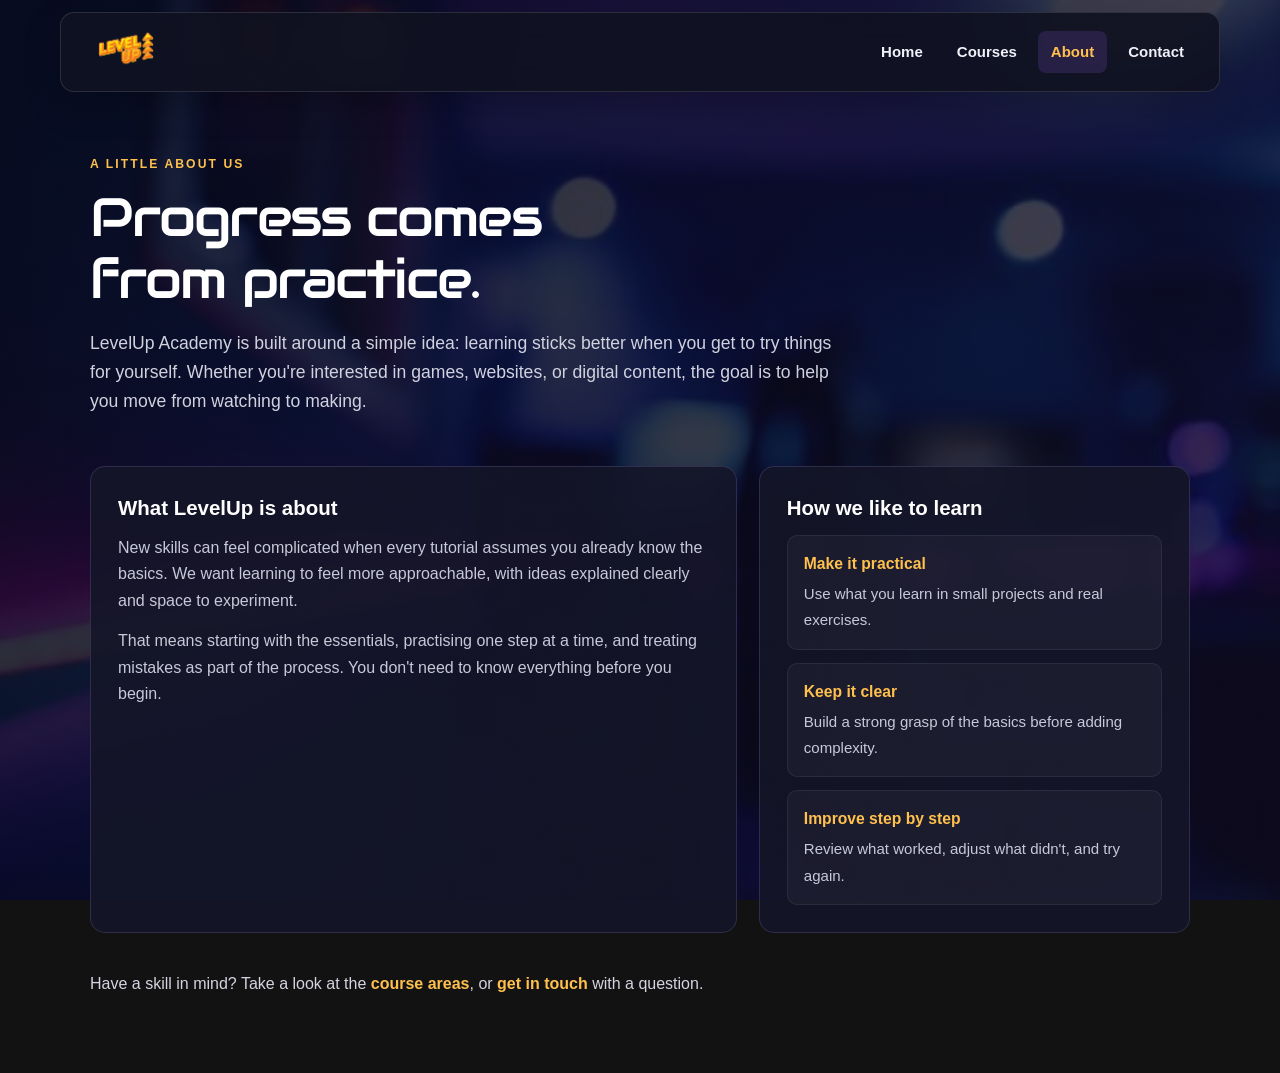
==== about.html @ 01320285 "addition to main css file added more content to main css file. also added content to about.html file" ====
<!DOCTYPE html>
<html lang="en">
<head>
    <meta charset="UTF-8">
    <meta name="viewport" content="width=device-width, initial-scale=1.0">
    <title>About | LevelUp Academy</title>
    <link rel="stylesheet" href="style.css">
    <script src="main.js"></script>
    <link rel="preconnect" href="https://fonts.googleapis.com">
    <link rel="preconnect" href="https://fonts.gstatic.com" crossorigin>
    <link href="https://fonts.googleapis.com/css2?family=Audiowide&display=swap" rel="stylesheet">
</head>
<body>
<nav class="navbar" aria-label="Main navigation">
    <a class="logo" href="index.html" aria-label="LevelUp Academy home">
        <img src="logo-removebg-preview (1).png" alt="LevelUp Academy">
    </a>
    <ul class="nav-links">
        <li><a href="index.html">Home</a></li>
        <li><a href="courses.html">Courses</a></li>
        <li><a class="active" href="about.html" aria-current="page">About</a></li>
        <li><a href="contact.html">Contact</a></li>
    </ul>
</nav>

<div id="content">
<style>
    * { box-sizing: border-box; }
    html { scroll-behavior: smooth; }
    body {
        margin: 0;
        min-height: 100vh;
        background-image: linear-gradient(115deg, rgba(7, 10, 25, .88), rgba(15, 12, 35, .76)), url("background.jpg");
        background-position: center;
        background-size: cover;
        background-attachment: fixed;
        color: #f5f5fa;
        font-family: "Segoe UI", Tahoma, Geneva, Verdana, sans-serif;
        line-height: 1.65;
    }
    .navbar, .navbar.enhanced-navbar {
        position: sticky;
        top: 12px;
        z-index: 20;
        display: flex;
        width: min(1160px, calc(100% - 32px));
        min-height: 78px;
        margin: 12px auto 0;
        padding: 8px 22px;
        align-items: center;
        justify-content: space-between;
        gap: 22px;
        background: rgba(16, 18, 34, .91) !important;
        border: 1px solid rgba(255,255,255,.12);
        border-radius: 14px;
        box-shadow: 0 12px 36px rgba(0,0,0,.22);
        backdrop-filter: blur(14px);
    }
    .navbar .logo { display: flex; align-items: center; margin: 0; flex: 0 0 auto; }
    .navbar .logo img { display: block; width: 88px; height: 62px; object-fit: contain; }
    .navbar .nav-links { display: flex; flex-wrap: wrap; align-items: center; justify-content: flex-end; gap: 8px; list-style: none; margin: 0; padding: 0; }
    .navbar .nav-links li { margin: 0; }
    .navbar .nav-links a { display: inline-block; padding: 9px 13px; border-radius: 8px; color: #f1f1fa !important; font-size: 15px; font-weight: 600; text-decoration: none; transition: background .18s ease, color .18s ease; }
    .navbar .nav-links a:hover, .navbar .nav-links a.active { color: #ffc04d !important; background: rgba(166, 99, 255, .15) !important; }
    .page-main { width: min(1100px, calc(100% - 36px)); margin: 58px auto 76px !important; padding: 0 !important; background: transparent !important; }
    .eyebrow { display: inline-block; margin: 0 0 12px; color: #ffc04d; font-size: .76rem; font-weight: 750; letter-spacing: .17em; text-transform: uppercase; }
    .page-title { max-width: 800px; margin: 0; color: #fff; font-family: Audiowide, "Segoe UI", sans-serif; font-size: clamp(2rem, 5vw, 3.35rem); font-weight: 400; line-height: 1.16; letter-spacing: -.035em; }
    .lead { max-width: 760px; margin: 19px 0 0; color: #d1d2df; font-size: 1.1rem; }
    .about-layout { display: grid; grid-template-columns: minmax(0, 1.2fr) minmax(260px, .8fr); gap: 22px; margin-top: 34px; align-items: stretch; }
    .about-panel { padding: 27px; background: rgba(20, 22, 41, .9) !important; border: 1px solid rgba(190,160,255,.17); border-radius: 15px; }
    .about-panel h2 { margin: 0 0 13px; color: #fff; font-size: 1.28rem; }
    .about-panel p { margin: 0 0 14px; color: #c8c9d8; }
    .about-panel p:last-child { margin-bottom: 0; }
    .principles { display: grid; gap: 13px; margin: 0; padding: 0; list-style: none; }
    .principles li { padding: 15px 16px; background: rgba(255,255,255,.035); border: 1px solid rgba(255,255,255,.07); border-radius: 10px; }
    .principles strong { display: block; margin-bottom: 4px; color: #ffc04d; font-size: .98rem; }
    .principles span { color: #c8c9d8; font-size: .94rem; }
    .closing-line { margin-top: 22px; color: #d5d5e1; }
    .closing-line a { color: #ffc04d !important; font-weight: 700; text-decoration: none; }
    .closing-line a:hover { text-decoration: underline; }
    @media (max-width: 680px) {
        .navbar, .navbar.enhanced-navbar { width: calc(100% - 20px); padding: 8px 12px; gap: 8px; }
        .navbar .logo img { width: 66px; height: 52px; }
        .navbar .nav-links { gap: 2px; }
        .navbar .nav-links a { padding: 8px; font-size: 13px; }
        .page-main { margin-top: 42px !important; }
        .about-layout { grid-template-columns: 1fr; }
        .about-panel { padding: 22px; }
    }
</style>
<main class="page-main">
    <p class="eyebrow">A little about us</p>
    <h1 class="page-title">Progress comes from practice.</h1>
    <p class="lead">LevelUp Academy is built around a simple idea: learning sticks better when you get to try things for yourself. Whether you're interested in games, websites, or digital content, the goal is to help you move from watching to making.</p>

    <div class="about-layout">
        <section class="about-panel">
            <h2>What LevelUp is about</h2>
            <p>New skills can feel complicated when every tutorial assumes you already know the basics. We want learning to feel more approachable, with ideas explained clearly and space to experiment.</p>
            <p>That means starting with the essentials, practising one step at a time, and treating mistakes as part of the process. You don't need to know everything before you begin.</p>
        </section>
        <section class="about-panel">
            <h2>How we like to learn</h2>
            <ul class="principles">
                <li><strong>Make it practical</strong><span>Use what you learn in small projects and real exercises.</span></li>
                <li><strong>Keep it clear</strong><span>Build a strong grasp of the basics before adding complexity.</span></li>
                <li><strong>Improve step by step</strong><span>Review what worked, adjust what didn't, and try again.</span></li>
            </ul>
        </section>
    </div>

    <p class="closing-line">Have a skill in mind? Take a look at the <a href="courses.html">course areas</a>, or <a href="contact.html">get in touch</a> with a question.</p>
</main>
</div>
</body>
</html>
---- style.css ----
@import url('https://fonts.googleapis.com/css2?family=Audiowide&display=swap');

/* LevelUp Academy — shared site styles */
:root {
    color-scheme: dark;
    --page-bg: #090b18;
    --panel-bg: rgba(20, 22, 41, 0.92);
    --panel-bg-soft: rgba(20, 22, 41, 0.74);
    --text-main: #f5f5fa;
    --text-muted: #c8c9d8;
    --text-soft: #aeb0c4;
    --purple: #a56aff;
    --purple-light: #bda0ff;
    --yellow: #ffc04d;
    --yellow-hover: #ffd071;
    --line: rgba(255, 255, 255, 0.12);
    --line-purple: rgba(190, 160, 255, 0.18);
    --content-width: 1100px;
}

*,
*::before,
*::after {
    box-sizing: border-box;
}

html {
    scroll-behavior: smooth;
}

body {
    min-height: 100vh;
    margin: 0;
    background-color: var(--page-bg);
    background-image:
        linear-gradient(115deg, rgba(7, 10, 25, 0.88), rgba(15, 12, 35, 0.76)),
        url("background.jpg");
    background-position: center;
    background-size: cover;
    background-attachment: fixed;
    color: var(--text-main);
    font-family: "Segoe UI", Tahoma, Geneva, Verdana, sans-serif;
    line-height: 1.65;
}

img {
    max-width: 100%;
}

a {
    color: var(--purple-light);
    text-underline-offset: 3px;
}

a:hover {
    color: var(--yellow-hover);
}

button,
input,
select,
textarea {
    font: inherit;
}

button,
a,
input,
select,
textarea {
    -webkit-tap-highlight-color: transparent;
}

:focus-visible {
    outline: 2px solid var(--yellow);
    outline-offset: 3px;
}

::selection {
    background: var(--purple);
    color: #100c1c;
}

/* Navigation shared by all pages */
.navbar,
.navbar.enhanced-navbar {
    position: sticky;
    top: 12px;
    z-index: 20;
    display: flex;
    width: min(1160px, calc(100% - 32px));
    min-height: 78px;
    margin: 12px auto 0;
    padding: 8px 22px;
    align-items: center;
    justify-content: space-between;
    gap: 22px;
    background: rgba(16, 18, 34, 0.93) !important;
    border: 1px solid var(--line);
    border-radius: 14px;
    box-shadow: 0 12px 36px rgba(0, 0, 0, 0.22);
    backdrop-filter: blur(14px);
    -webkit-backdrop-filter: blur(14px);
}

.navbar .logo {
    display: flex;
    flex: 0 0 auto;
    align-items: center;
    margin: 0;
    color: var(--text-main);
    text-decoration: none;
}

.navbar .logo img {
    display: block;
    width: 88px;
    height: 62px;
    object-fit: contain;
}

.navbar .nav-links {
    display: flex;
    flex-wrap: wrap;
    align-items: center;
    justify-content: flex-end;
    gap: 8px;
    margin: 0;
    padding: 0;
    list-style: none;
}

.navbar .nav-links li {
    margin: 0;
}

.navbar .nav-links a {
    display: inline-block;
    padding: 9px 13px;
    border-radius: 8px;
    color: var(--text-main) !important;
    font-size: 0.94rem;
    font-weight: 600;
    text-decoration: none;
    transition: background-color 160ms ease, color 160ms ease;
}

.navbar .nav-links a:hover,
.navbar .nav-links a.active {
    color: var(--yellow) !important;
    background: rgba(166, 99, 255, 0.15) !important;
}

/* Homepage */
body > h1 {
    width: min(1000px, calc(100% - 36px));
    margin: clamp(90px, 14vh, 150px) auto 18px;
    color: #fff;
    font-family: Audiowide, "Segoe UI", sans-serif;
    font-size: clamp(2.3rem, 7vw, 5rem);
    font-weight: 400;
    line-height: 1.13;
    letter-spacing: -0.035em;
    text-align: center;
    text-wrap: balance;
    text-shadow: 0 5px 34px rgba(0, 0, 0, 0.32);
}

body > .heading {
    width: min(760px, calc(100% - 36px));
    margin: 0 auto;
    color: var(--text-muted);
    font-family: "Segoe UI", Tahoma, sans-serif;
    font-size: clamp(1.1rem, 2.6vw, 1.55rem);
    line-height: 1.6;
    text-align: center;
}

/* Shared page layout and headings */
#content {
    min-width: 0;
}

.page-main {
    width: min(var(--content-width), calc(100% - 36px));
    margin: 58px auto 76px !important;
    padding: 0 !important;
    background: transparent !important;
}

.page-title {
    max-width: 800px;
    margin: 0;
    color: #fff;
    font-family: Audiowide, "Segoe UI", sans-serif;
    font-size: clamp(2rem, 5vw, 3.35rem);
    font-weight: 400;
    line-height: 1.16;
    letter-spacing: -0.035em;
    text-wrap: balance;
}

.eyebrow {
    display: inline-block;
    margin: 0 0 12px;
    color: var(--yellow);
    font-size: 0.76rem;
    font-weight: 750;
    letter-spacing: 0.17em;
    text-transform: uppercase;
}

.intro {
    max-width: 760px;
    margin: 0 0 34px;
    padding-top: 5px;
}

.intro-copy {
    max-width: 650px;
    margin: 18px 0 0;
    color: var(--text-muted);
    font-size: 1.05rem;
}

.lead {
    max-width: 760px;
    margin: 19px 0 0;
    color: #d1d2df;
    font-size: 1.1rem;
}

/* Course cards */
.course-grid {
    display: grid;
    grid-template-columns: repeat(2, minmax(0, 1fr));
    gap: 18px;
}

.course-card,
.about-panel,
.contact-form {
    border: 1px solid var(--line-purple);
    border-radius: 15px;
    background: var(--panel-bg) !important;
}

.course-card {
    padding: 25px;
    box-shadow: 0 14px 32px rgba(0, 0, 0, 0.16);
    transition: border-color 180ms ease, transform 180ms ease, box-shadow 180ms ease;
}

.course-card:hover {
    transform: translateY(-3px);
    border-color: rgba(190, 160, 255, 0.38);
    box-shadow: 0 18px 38px rgba(0, 0, 0, 0.22);
}

.course-number {
    display: inline-flex;
    width: 36px;
    height: 36px;
    margin-bottom: 15px;
    align-items: center;
    justify-content: center;
    border: 1px solid rgba(255, 192, 77, 0.24);
    border-radius: 10px;
    background: rgba(255, 192, 77, 0.1);
    color: var(--yellow);
    font-size: 0.9rem;
    font-weight: 750;
}

.course-card h2,
.about-panel h2 {
    margin: 0 0 10px;
    color: #fff;
    font-size: 1.28rem;
    line-height: 1.35;
}

.course-card p {
    margin: 0 0 18px;
    color: #c5c6d5;
    font-size: 0.97rem;
}

.level {
    display: inline-block;
    padding: 4px 9px;
    border-radius: 6px;
    background: rgba(155, 101, 255, 0.12);
    color: #d8c6ff;
    font-size: 0.76rem;
    font-weight: 650;
}

.bottom-note {
    display: flex;
    align-items: center;
    justify-content: space-between;
    gap: 24px;
    margin-top: 24px;
    padding: 22px 24px;
    border: 1px solid var(--line);
    border-radius: 14px;
    background: rgba(11, 14, 29, 0.7);
}

.bottom-note p {
    margin: 0;
    color: #d4d5e0;
}

.text-link,
.closing-line a {
    color: var(--yellow) !important;
    font-weight: 700;
    text-decoration: none;
}

.text-link:hover,
.closing-line a:hover {
    text-decoration: underline;
}

/* About page */
.about-layout {
    display: grid;
    grid-template-columns: minmax(0, 1.2fr) minmax(260px, 0.8fr);
    align-items: stretch;
    gap: 22px;
    margin-top: 34px;
}

.about-panel {
    padding: 27px;
    background: rgba(20, 22, 41, 0.9) !important;
}

.about-panel h2 {
    margin-bottom: 13px;
}

.about-panel p {
    margin: 0 0 14px;
    color: var(--text-muted);
}

.about-panel p:last-child {
    margin-bottom: 0;
}

.principles {
    display: grid;
    gap: 13px;
    margin: 0;
    padding: 0;
    list-style: none;
}

.principles li {
    padding: 15px 16px;
    border: 1px solid rgba(255, 255, 255, 0.07);
    border-radius: 10px;
    background: rgba(255, 255, 255, 0.035);
}

.principles strong {
    display: block;
    margin-bottom: 4px;
    color: var(--yellow);
    font-size: 0.98rem;
}

.principles span {
    color: var(--text-muted);
    font-size: 0.94rem;
}

.closing-line {
    margin-top: 22px;
    color: #d5d5e1;
}

/* Contact page */
.contact-grid {
    display: grid;
    grid-template-columns: minmax(0, 0.9fr) minmax(320px, 1.1fr);
    align-items: start;
    gap: 28px;
}

.contact-reminder {
    max-width: 430px;
    padding: 17px 18px;
    border-left: 3px solid var(--purple);
    border-radius: 0 10px 10px 0;
    background: var(--panel-bg-soft);
    color: #d4d5e0;
    font-size: 0.94rem;
}

.contact-form {
    padding: 27px;
    box-shadow: 0 16px 40px rgba(0, 0, 0, 0.2);
}

.contact-form h2 {
    margin: 0 0 5px;
    color: #fff;
    font-size: 1.35rem;
}

.form-intro {
    margin: 0 0 22px;
    color: #bfc1d2;
    font-size: 0.92rem;
}

.field {
    margin-bottom: 16px;
}

.field label {
    display: block;
    margin-bottom: 6px;
    color: #ededf5;
    font-size: 0.9rem;
    font-weight: 650;
}

.field input,
.field select,
.field textarea {
    display: block;
    width: 100%;
    padding: 12px 13px;
    border: 1px solid rgba(255, 255, 255, 0.17);
    border-radius: 8px;
    outline: none;
    background: rgba(8, 10, 24, 0.72);
    color: var(--text-main);
    font-size: 0.94rem;
}

.field input:focus,
.field select:focus,
.field textarea:focus {
    border-color: var(--purple-light);
    box-shadow: 0 0 0 3px rgba(166, 99, 255, 0.13);
}

.field input::placeholder,
.field textarea::placeholder {
    color: #83869d;
}

.field textarea {
    min-height: 120px;
    resize: vertical;
}

.field select option {
    background: #15172a;
    color: var(--text-main);
}

.submit-button {
    display: inline-flex;
    width: 100%;
    padding: 12px 18px;
    align-items: center;
    justify-content: center;
    border: 0;
    border-radius: 8px;
    background: var(--yellow);
    color: #17101f;
    font-weight: 750;
    cursor: pointer;
    transition: background-color 180ms ease, transform 180ms ease;
}

.submit-button:hover {
    transform: translateY(-1px);
    background: var(--yellow-hover);
}

.form-note {
    margin: 13px 0 0;
    color: var(--text-soft);
    font-size: 0.82rem;
}

.form-feedback {
    margin: 12px 0 0;
    color: #ffcf72;
    font-size: 0.9rem;
}



@media (max-width: 760px) {
    .navbar,
    .navbar.enhanced-navbar {
        top: 8px;
        width: calc(100% - 20px);
        min-height: 68px;                                      /* Keep layouts comfortable on phones and small tablets */
        padding: 8px 12px;
        gap: 8px;
    }

    .navbar .logo img {
        width: 66px;
        height: 52px;
    }

    .navbar .nav-links {
        gap: 2px;
    }

    .navbar .nav-links a {
        padding: 8px;
        font-size: 0.82rem;
    }

    .page-main {
        margin-top: 42px !important;
    }

    .contact-grid {
        grid-template-columns: 1fr;
        gap: 24px;
    }

    .about-layout {
        grid-template-columns: 1fr;
    }

    .bottom-note {
        align-items: flex-start;
        flex-direction: column;
        gap: 10px;
    }
}
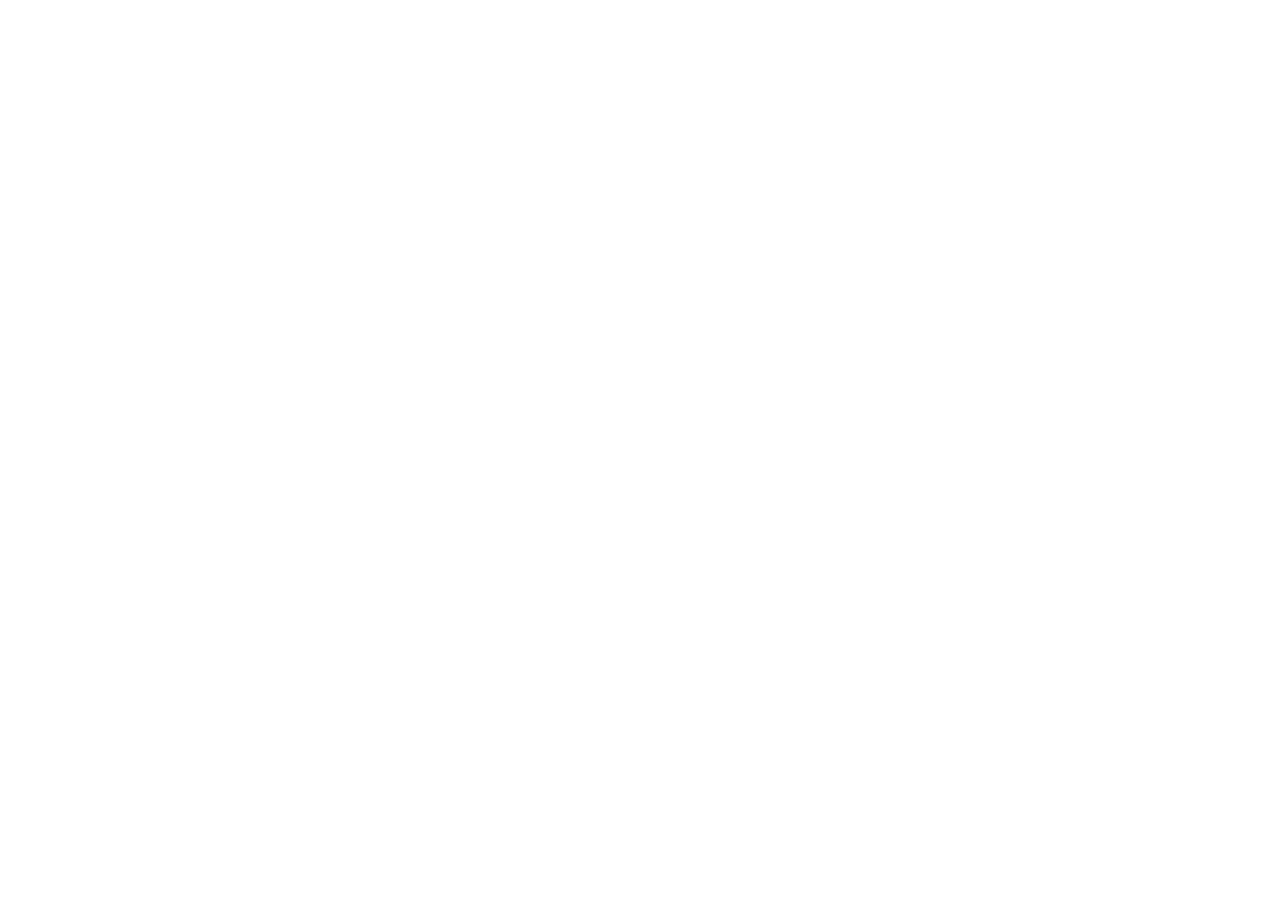
==== commit 9e8b8de0: "makeover for the entire theme of the website removed old images and changed theme of the website to " ====
--- a/about.html
+++ b/about.html
@@ -1,4 +1,4 @@
-<!DOCTYPE html>
+<!-- <!DOCTYPE html>
 <html lang="en">
 <head>
     <meta charset="UTF-8">
@@ -113,4 +113,4 @@
 </main>
 </div>
 </body>
-</html>
+</html> -->
--- a/style.css
+++ b/style.css
@@ -1,546 +1,5 @@
-@import url('https://fonts.googleapis.com/css2?family=Audiowide&display=swap');
+/* LevelUP Academy — layout, type and components */
 
-/* LevelUp Academy — shared site styles */
 :root {
-    color-scheme: dark;
-    --page-bg: #090b18;
-    --panel-bg: rgba(20, 22, 41, 0.92);
-    --panel-bg-soft: rgba(20, 22, 41, 0.74);
-    --text-main: #f5f5fa;
-    --text-muted: #c8c9d8;
-    --text-soft: #aeb0c4;
-    --purple: #a56aff;
-    --purple-light: #bda0ff;
-    --yellow: #ffc04d;
-    --yellow-hover: #ffd071;
-    --line: rgba(255, 255, 255, 0.12);
-    --line-purple: rgba(190, 160, 255, 0.18);
-    --content-width: 1100px;
-}
+  color-scheme: light dark;
 
-*,
-*::before,
-*::after {
-    box-sizing: border-box;
-}
-
-html {
-    scroll-behavior: smooth;
-}
-
-body {
-    min-height: 100vh;
-    margin: 0;
-    background-color: var(--page-bg);
-    background-image:
-        linear-gradient(115deg, rgba(7, 10, 25, 0.88), rgba(15, 12, 35, 0.76)),
-        url("background.jpg");
-    background-position: center;
-    background-size: cover;
-    background-attachment: fixed;
-    color: var(--text-main);
-    font-family: "Segoe UI", Tahoma, Geneva, Verdana, sans-serif;
-    line-height: 1.65;
-}
-
-img {
-    max-width: 100%;
-}
-
-a {
-    color: var(--purple-light);
-    text-underline-offset: 3px;
-}
-
-a:hover {
-    color: var(--yellow-hover);
-}
-
-button,
-input,
-select,
-textarea {
-    font: inherit;
-}
-
-button,
-a,
-input,
-select,
-textarea {
-    -webkit-tap-highlight-color: transparent;
-}
-
-:focus-visible {
-    outline: 2px solid var(--yellow);
-    outline-offset: 3px;
-}
-
-::selection {
-    background: var(--purple);
-    color: #100c1c;
-}
-
-/* Navigation shared by all pages */
-.navbar,
-.navbar.enhanced-navbar {
-    position: sticky;
-    top: 12px;
-    z-index: 20;
-    display: flex;
-    width: min(1160px, calc(100% - 32px));
-    min-height: 78px;
-    margin: 12px auto 0;
-    padding: 8px 22px;
-    align-items: center;
-    justify-content: space-between;
-    gap: 22px;
-    background: rgba(16, 18, 34, 0.93) !important;
-    border: 1px solid var(--line);
-    border-radius: 14px;
-    box-shadow: 0 12px 36px rgba(0, 0, 0, 0.22);
-    backdrop-filter: blur(14px);
-    -webkit-backdrop-filter: blur(14px);
-}
-
-.navbar .logo {
-    display: flex;
-    flex: 0 0 auto;
-    align-items: center;
-    margin: 0;
-    color: var(--text-main);
-    text-decoration: none;
-}
-
-.navbar .logo img {
-    display: block;
-    width: 88px;
-    height: 62px;
-    object-fit: contain;
-}
-
-.navbar .nav-links {
-    display: flex;
-    flex-wrap: wrap;
-    align-items: center;
-    justify-content: flex-end;
-    gap: 8px;
-    margin: 0;
-    padding: 0;
-    list-style: none;
-}
-
-.navbar .nav-links li {
-    margin: 0;
-}
-
-.navbar .nav-links a {
-    display: inline-block;
-    padding: 9px 13px;
-    border-radius: 8px;
-    color: var(--text-main) !important;
-    font-size: 0.94rem;
-    font-weight: 600;
-    text-decoration: none;
-    transition: background-color 160ms ease, color 160ms ease;
-}
-
-.navbar .nav-links a:hover,
-.navbar .nav-links a.active {
-    color: var(--yellow) !important;
-    background: rgba(166, 99, 255, 0.15) !important;
-}
-
-/* Homepage */
-body > h1 {
-    width: min(1000px, calc(100% - 36px));
-    margin: clamp(90px, 14vh, 150px) auto 18px;
-    color: #fff;
-    font-family: Audiowide, "Segoe UI", sans-serif;
-    font-size: clamp(2.3rem, 7vw, 5rem);
-    font-weight: 400;
-    line-height: 1.13;
-    letter-spacing: -0.035em;
-    text-align: center;
-    text-wrap: balance;
-    text-shadow: 0 5px 34px rgba(0, 0, 0, 0.32);
-}
-
-body > .heading {
-    width: min(760px, calc(100% - 36px));
-    margin: 0 auto;
-    color: var(--text-muted);
-    font-family: "Segoe UI", Tahoma, sans-serif;
-    font-size: clamp(1.1rem, 2.6vw, 1.55rem);
-    line-height: 1.6;
-    text-align: center;
-}
-
-/* Shared page layout and headings */
-#content {
-    min-width: 0;
-}
-
-.page-main {
-    width: min(var(--content-width), calc(100% - 36px));
-    margin: 58px auto 76px !important;
-    padding: 0 !important;
-    background: transparent !important;
-}
-
-.page-title {
-    max-width: 800px;
-    margin: 0;
-    color: #fff;
-    font-family: Audiowide, "Segoe UI", sans-serif;
-    font-size: clamp(2rem, 5vw, 3.35rem);
-    font-weight: 400;
-    line-height: 1.16;
-    letter-spacing: -0.035em;
-    text-wrap: balance;
-}
-
-.eyebrow {
-    display: inline-block;
-    margin: 0 0 12px;
-    color: var(--yellow);
-    font-size: 0.76rem;
-    font-weight: 750;
-    letter-spacing: 0.17em;
-    text-transform: uppercase;
-}
-
-.intro {
-    max-width: 760px;
-    margin: 0 0 34px;
-    padding-top: 5px;
-}
-
-.intro-copy {
-    max-width: 650px;
-    margin: 18px 0 0;
-    color: var(--text-muted);
-    font-size: 1.05rem;
-}
-
-.lead {
-    max-width: 760px;
-    margin: 19px 0 0;
-    color: #d1d2df;
-    font-size: 1.1rem;
-}
-
-/* Course cards */
-.course-grid {
-    display: grid;
-    grid-template-columns: repeat(2, minmax(0, 1fr));
-    gap: 18px;
-}
-
-.course-card,
-.about-panel,
-.contact-form {
-    border: 1px solid var(--line-purple);
-    border-radius: 15px;
-    background: var(--panel-bg) !important;
-}
-
-.course-card {
-    padding: 25px;
-    box-shadow: 0 14px 32px rgba(0, 0, 0, 0.16);
-    transition: border-color 180ms ease, transform 180ms ease, box-shadow 180ms ease;
-}
-
-.course-card:hover {
-    transform: translateY(-3px);
-    border-color: rgba(190, 160, 255, 0.38);
-    box-shadow: 0 18px 38px rgba(0, 0, 0, 0.22);
-}
-
-.course-number {
-    display: inline-flex;
-    width: 36px;
-    height: 36px;
-    margin-bottom: 15px;
-    align-items: center;
-    justify-content: center;
-    border: 1px solid rgba(255, 192, 77, 0.24);
-    border-radius: 10px;
-    background: rgba(255, 192, 77, 0.1);
-    color: var(--yellow);
-    font-size: 0.9rem;
-    font-weight: 750;
-}
-
-.course-card h2,
-.about-panel h2 {
-    margin: 0 0 10px;
-    color: #fff;
-    font-size: 1.28rem;
-    line-height: 1.35;
-}
-
-.course-card p {
-    margin: 0 0 18px;
-    color: #c5c6d5;
-    font-size: 0.97rem;
-}
-
-.level {
-    display: inline-block;
-    padding: 4px 9px;
-    border-radius: 6px;
-    background: rgba(155, 101, 255, 0.12);
-    color: #d8c6ff;
-    font-size: 0.76rem;
-    font-weight: 650;
-}
-
-.bottom-note {
-    display: flex;
-    align-items: center;
-    justify-content: space-between;
-    gap: 24px;
-    margin-top: 24px;
-    padding: 22px 24px;
-    border: 1px solid var(--line);
-    border-radius: 14px;
-    background: rgba(11, 14, 29, 0.7);
-}
-
-.bottom-note p {
-    margin: 0;
-    color: #d4d5e0;
-}
-
-.text-link,
-.closing-line a {
-    color: var(--yellow) !important;
-    font-weight: 700;
-    text-decoration: none;
-}
-
-.text-link:hover,
-.closing-line a:hover {
-    text-decoration: underline;
-}
-
-/* About page */
-.about-layout {
-    display: grid;
-    grid-template-columns: minmax(0, 1.2fr) minmax(260px, 0.8fr);
-    align-items: stretch;
-    gap: 22px;
-    margin-top: 34px;
-}
-
-.about-panel {
-    padding: 27px;
-    background: rgba(20, 22, 41, 0.9) !important;
-}
-
-.about-panel h2 {
-    margin-bottom: 13px;
-}
-
-.about-panel p {
-    margin: 0 0 14px;
-    color: var(--text-muted);
-}
-
-.about-panel p:last-child {
-    margin-bottom: 0;
-}
-
-.principles {
-    display: grid;
-    gap: 13px;
-    margin: 0;
-    padding: 0;
-    list-style: none;
-}
-
-.principles li {
-    padding: 15px 16px;
-    border: 1px solid rgba(255, 255, 255, 0.07);
-    border-radius: 10px;
-    background: rgba(255, 255, 255, 0.035);
-}
-
-.principles strong {
-    display: block;
-    margin-bottom: 4px;
-    color: var(--yellow);
-    font-size: 0.98rem;
-}
-
-.principles span {
-    color: var(--text-muted);
-    font-size: 0.94rem;
-}
-
-.closing-line {
-    margin-top: 22px;
-    color: #d5d5e1;
-}
-
-/* Contact page */
-.contact-grid {
-    display: grid;
-    grid-template-columns: minmax(0, 0.9fr) minmax(320px, 1.1fr);
-    align-items: start;
-    gap: 28px;
-}
-
-.contact-reminder {
-    max-width: 430px;
-    padding: 17px 18px;
-    border-left: 3px solid var(--purple);
-    border-radius: 0 10px 10px 0;
-    background: var(--panel-bg-soft);
-    color: #d4d5e0;
-    font-size: 0.94rem;
-}
-
-.contact-form {
-    padding: 27px;
-    box-shadow: 0 16px 40px rgba(0, 0, 0, 0.2);
-}
-
-.contact-form h2 {
-    margin: 0 0 5px;
-    color: #fff;
-    font-size: 1.35rem;
-}
-
-.form-intro {
-    margin: 0 0 22px;
-    color: #bfc1d2;
-    font-size: 0.92rem;
-}
-
-.field {
-    margin-bottom: 16px;
-}
-
-.field label {
-    display: block;
-    margin-bottom: 6px;
-    color: #ededf5;
-    font-size: 0.9rem;
-    font-weight: 650;
-}
-
-.field input,
-.field select,
-.field textarea {
-    display: block;
-    width: 100%;
-    padding: 12px 13px;
-    border: 1px solid rgba(255, 255, 255, 0.17);
-    border-radius: 8px;
-    outline: none;
-    background: rgba(8, 10, 24, 0.72);
-    color: var(--text-main);
-    font-size: 0.94rem;
-}
-
-.field input:focus,
-.field select:focus,
-.field textarea:focus {
-    border-color: var(--purple-light);
-    box-shadow: 0 0 0 3px rgba(166, 99, 255, 0.13);
-}
-
-.field input::placeholder,
-.field textarea::placeholder {
-    color: #83869d;
-}
-
-.field textarea {
-    min-height: 120px;
-    resize: vertical;
-}
-
-.field select option {
-    background: #15172a;
-    color: var(--text-main);
-}
-
-.submit-button {
-    display: inline-flex;
-    width: 100%;
-    padding: 12px 18px;
-    align-items: center;
-    justify-content: center;
-    border: 0;
-    border-radius: 8px;
-    background: var(--yellow);
-    color: #17101f;
-    font-weight: 750;
-    cursor: pointer;
-    transition: background-color 180ms ease, transform 180ms ease;
-}
-
-.submit-button:hover {
-    transform: translateY(-1px);
-    background: var(--yellow-hover);
-}
-
-.form-note {
-    margin: 13px 0 0;
-    color: var(--text-soft);
-    font-size: 0.82rem;
-}
-
-.form-feedback {
-    margin: 12px 0 0;
-    color: #ffcf72;
-    font-size: 0.9rem;
-}
-
-
-
-@media (max-width: 760px) {
-    .navbar,
-    .navbar.enhanced-navbar {
-        top: 8px;
-        width: calc(100% - 20px);
-        min-height: 68px;                                      /* Keep layouts comfortable on phones and small tablets */
-        padding: 8px 12px;
-        gap: 8px;
-    }
-
-    .navbar .logo img {
-        width: 66px;
-        height: 52px;
-    }
-
-    .navbar .nav-links {
-        gap: 2px;
-    }
-
-    .navbar .nav-links a {
-        padding: 8px;
-        font-size: 0.82rem;
-    }
-
-    .page-main {
-        margin-top: 42px !important;
-    }
-
-    .contact-grid {
-        grid-template-columns: 1fr;
-        gap: 24px;
-    }
-
-    .about-layout {
-        grid-template-columns: 1fr;
-    }
-
-    .bottom-note {
-        align-items: flex-start;
-        flex-direction: column;
-        gap: 10px;
-    }
-}
